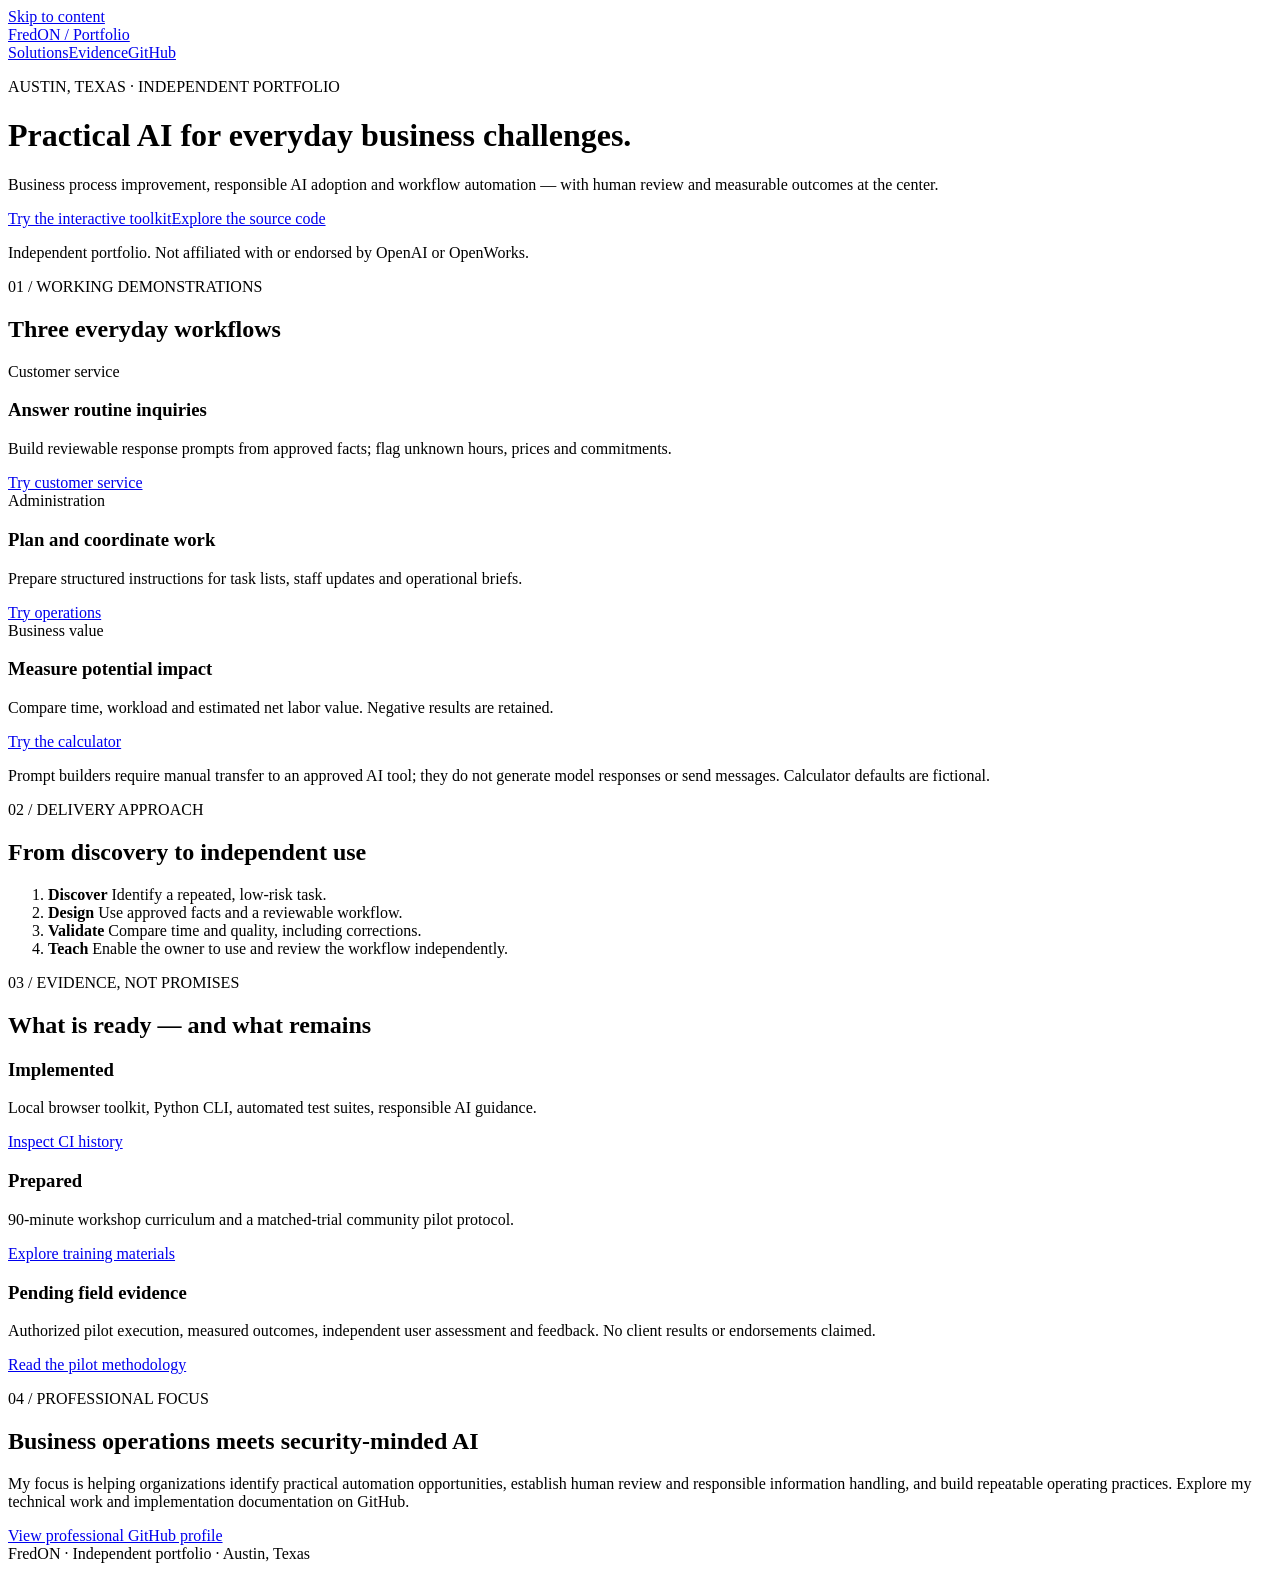
==== web/portfolio.html @ f081b908 "Add web/portfolio.html" ====
<!doctype html>
<html lang="en"><head><meta charset="utf-8"><meta name="viewport" content="width=device-width,initial-scale=1"><meta http-equiv="Content-Security-Policy" content="default-src 'none'; style-src 'self'; base-uri 'none'; form-action 'none'"><title>FredON | Practical AI &amp; Responsible Automation</title><link rel="stylesheet" href="portfolio.css"></head>
<body><a class="skip" href="#main">Skip to content</a><header><nav class="wrap"><a class="brand" href="portfolio.html">FredON / Portfolio</a><div><a href="#solutions">Solutions</a><a href="#evidence">Evidence</a><a href="https://github.com/fredoncyber">GitHub</a></div></nav></header>
<main id="main"><div class="hero"><div class="wrap"><p class="eyebrow">AUSTIN, TEXAS · INDEPENDENT PORTFOLIO</p><h1>Practical AI for everyday business challenges.</h1><p class="lead">Business process improvement, responsible AI adoption and workflow automation — with human review and measurable outcomes at the center.</p><div class="actions"><a class="button" href="index.html">Try the interactive toolkit</a><a class="button secondary" href="https://github.com/fredoncyber/small-business-ai-enablement">Explore the source code</a></div><p class="fine">Independent portfolio. Not affiliated with or endorsed by OpenAI or OpenWorks.</p></div></div>
<div class="wrap content"><section id="solutions"><p class="eyebrow">01 / WORKING DEMONSTRATIONS</p><h2>Three everyday workflows</h2><div class="cards"><article><span class="tag">Customer service</span><h3>Answer routine inquiries</h3><p>Build reviewable response prompts from approved facts; flag unknown hours, prices and commitments.</p><a href="index.html#customer">Try customer service</a></article><article><span class="tag">Administration</span><h3>Plan and coordinate work</h3><p>Prepare structured instructions for task lists, staff updates and operational briefs.</p><a href="index.html#operations">Try operations</a></article><article><span class="tag">Business value</span><h3>Measure potential impact</h3><p>Compare time, workload and estimated net labor value. Negative results are retained.</p><a href="index.html#metrics">Try the calculator</a></article></div><p class="fine">Prompt builders require manual transfer to an approved AI tool; they do not generate model responses or send messages. Calculator defaults are fictional.</p></section>
<section><p class="eyebrow">02 / DELIVERY APPROACH</p><h2>From discovery to independent use</h2><ol class="steps"><li><strong>Discover</strong> Identify a repeated, low-risk task.</li><li><strong>Design</strong> Use approved facts and a reviewable workflow.</li><li><strong>Validate</strong> Compare time and quality, including corrections.</li><li><strong>Teach</strong> Enable the owner to use and review the workflow independently.</li></ol></section>
<section id="evidence"><p class="eyebrow">03 / EVIDENCE, NOT PROMISES</p><h2>What is ready — and what remains</h2><div class="evidence"><article><h3>Implemented</h3><p>Local browser toolkit, Python CLI, automated test suites, responsible AI guidance.</p><a href="https://github.com/fredoncyber/small-business-ai-enablement/actions">Inspect CI history</a></article><article><h3>Prepared</h3><p>90-minute workshop curriculum and a matched-trial community pilot protocol.</p><a href="https://github.com/fredoncyber/small-business-ai-enablement/tree/main/workshop">Explore training materials</a></article><article><h3>Pending field evidence</h3><p>Authorized pilot execution, measured outcomes, independent user assessment and feedback. No client results or endorsements claimed.</p><a href="https://github.com/fredoncyber/small-business-ai-enablement/blob/main/docs/community_pilot_plan.md">Read the pilot methodology</a></article></div></section>
<section><p class="eyebrow">04 / PROFESSIONAL FOCUS</p><h2>Business operations meets security-minded AI</h2><p>My focus is helping organizations identify practical automation opportunities, establish human review and responsible information handling, and build repeatable operating practices. Explore my technical work and implementation documentation on GitHub.</p><a class="button secondary" href="https://github.com/fredoncyber">View professional GitHub profile</a></section></div></main><footer><div class="wrap">FredON · Independent portfolio · Austin, Texas</div></footer></body></html>
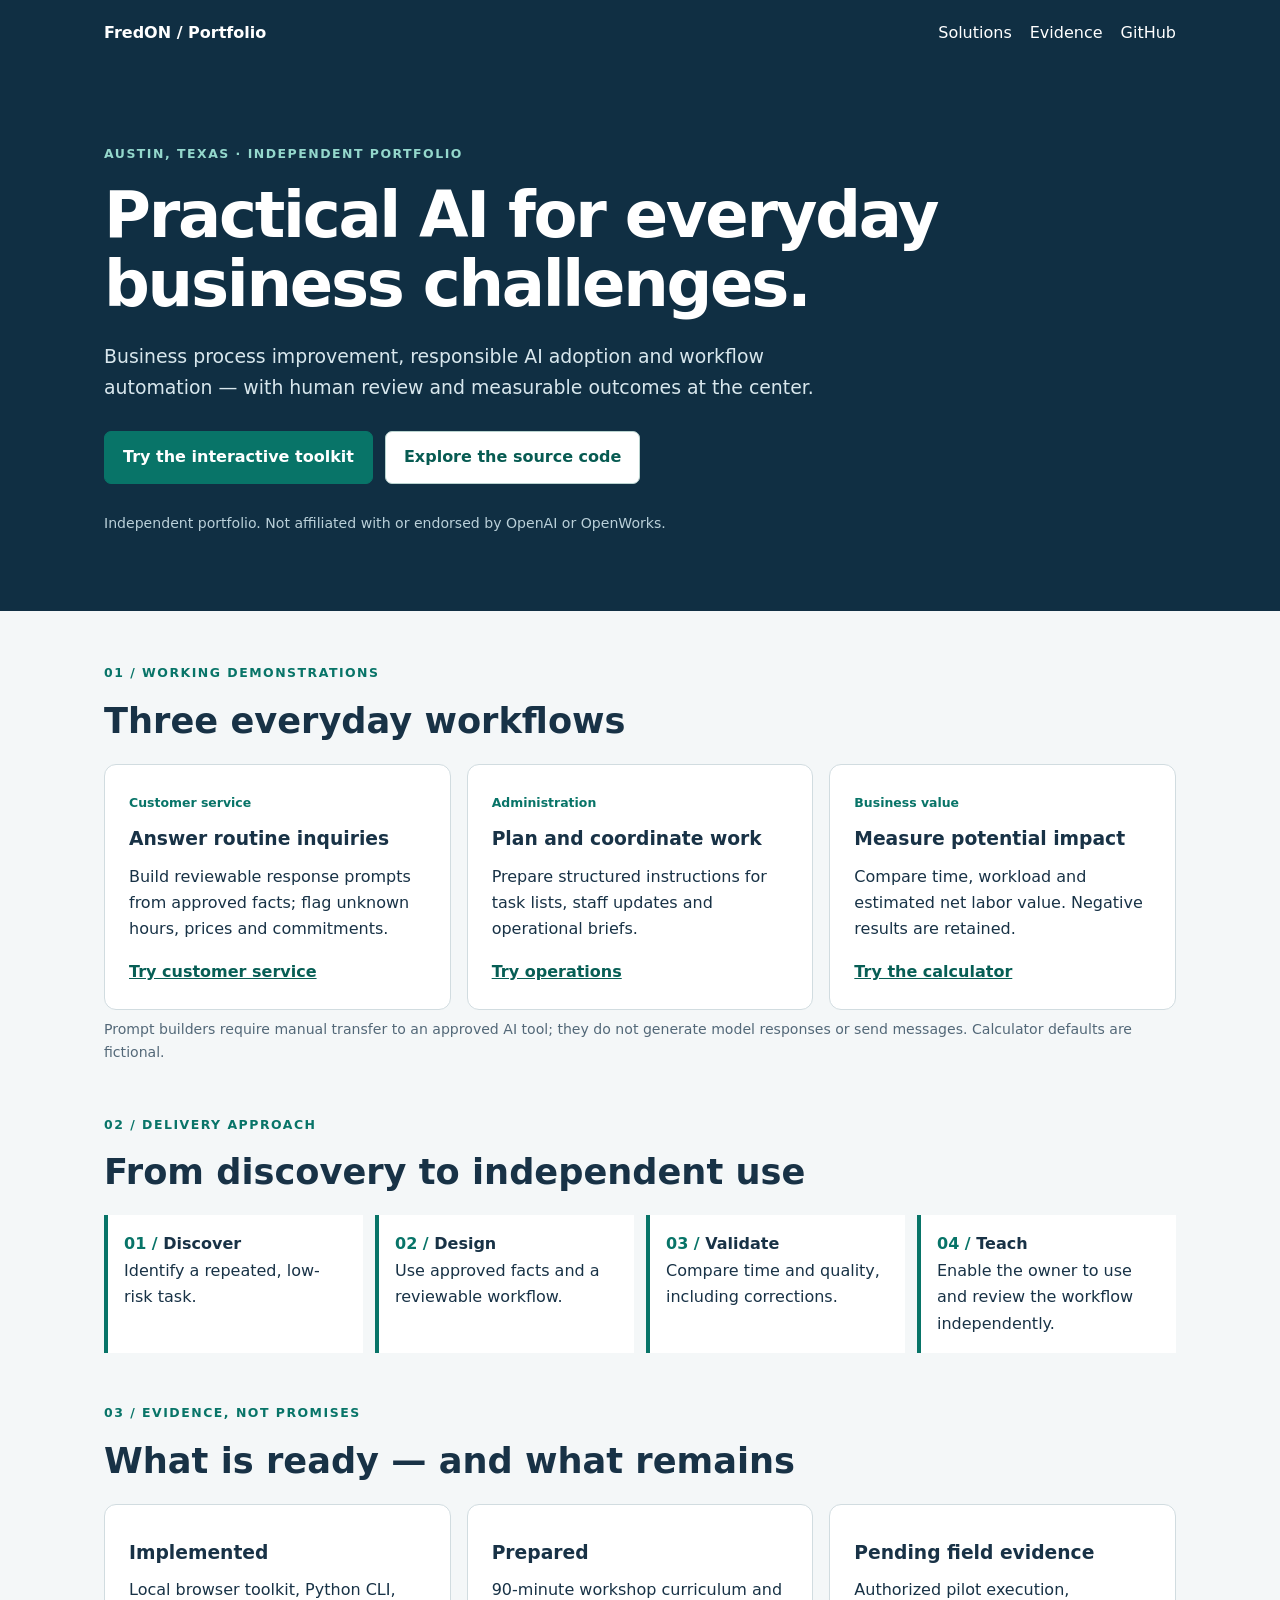
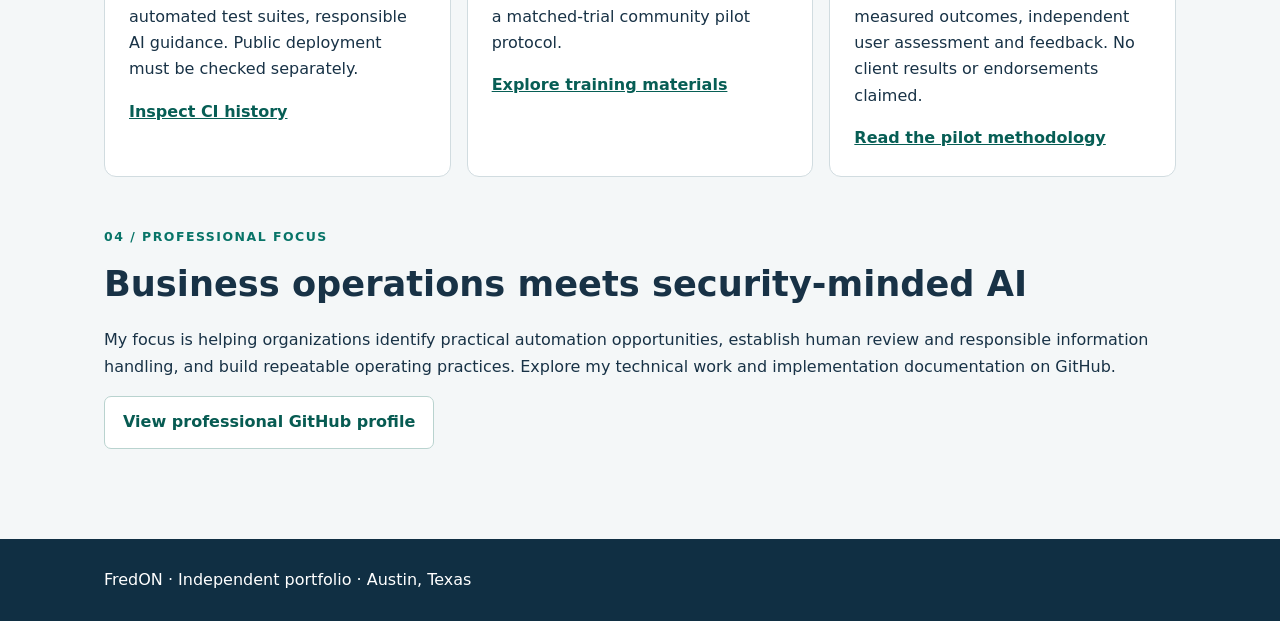
==== commit 8443d376: "QA hardening: web/portfolio.html" ====
--- a/web/portfolio.html
+++ b/web/portfolio.html
@@ -4,5 +4,5 @@
 <main id="main"><div class="hero"><div class="wrap"><p class="eyebrow">AUSTIN, TEXAS · INDEPENDENT PORTFOLIO</p><h1>Practical AI for everyday business challenges.</h1><p class="lead">Business process improvement, responsible AI adoption and workflow automation — with human review and measurable outcomes at the center.</p><div class="actions"><a class="button" href="index.html">Try the interactive toolkit</a><a class="button secondary" href="https://github.com/fredoncyber/small-business-ai-enablement">Explore the source code</a></div><p class="fine">Independent portfolio. Not affiliated with or endorsed by OpenAI or OpenWorks.</p></div></div>
 <div class="wrap content"><section id="solutions"><p class="eyebrow">01 / WORKING DEMONSTRATIONS</p><h2>Three everyday workflows</h2><div class="cards"><article><span class="tag">Customer service</span><h3>Answer routine inquiries</h3><p>Build reviewable response prompts from approved facts; flag unknown hours, prices and commitments.</p><a href="index.html#customer">Try customer service</a></article><article><span class="tag">Administration</span><h3>Plan and coordinate work</h3><p>Prepare structured instructions for task lists, staff updates and operational briefs.</p><a href="index.html#operations">Try operations</a></article><article><span class="tag">Business value</span><h3>Measure potential impact</h3><p>Compare time, workload and estimated net labor value. Negative results are retained.</p><a href="index.html#metrics">Try the calculator</a></article></div><p class="fine">Prompt builders require manual transfer to an approved AI tool; they do not generate model responses or send messages. Calculator defaults are fictional.</p></section>
 <section><p class="eyebrow">02 / DELIVERY APPROACH</p><h2>From discovery to independent use</h2><ol class="steps"><li><strong>Discover</strong> Identify a repeated, low-risk task.</li><li><strong>Design</strong> Use approved facts and a reviewable workflow.</li><li><strong>Validate</strong> Compare time and quality, including corrections.</li><li><strong>Teach</strong> Enable the owner to use and review the workflow independently.</li></ol></section>
-<section id="evidence"><p class="eyebrow">03 / EVIDENCE, NOT PROMISES</p><h2>What is ready — and what remains</h2><div class="evidence"><article><h3>Implemented</h3><p>Local browser toolkit, Python CLI, automated test suites, responsible AI guidance.</p><a href="https://github.com/fredoncyber/small-business-ai-enablement/actions">Inspect CI history</a></article><article><h3>Prepared</h3><p>90-minute workshop curriculum and a matched-trial community pilot protocol.</p><a href="https://github.com/fredoncyber/small-business-ai-enablement/tree/main/workshop">Explore training materials</a></article><article><h3>Pending field evidence</h3><p>Authorized pilot execution, measured outcomes, independent user assessment and feedback. No client results or endorsements claimed.</p><a href="https://github.com/fredoncyber/small-business-ai-enablement/blob/main/docs/community_pilot_plan.md">Read the pilot methodology</a></article></div></section>
+<section id="evidence"><p class="eyebrow">03 / EVIDENCE, NOT PROMISES</p><h2>What is ready — and what remains</h2><div class="evidence"><article><h3>Implemented</h3><p>Local browser toolkit, Python CLI, automated test suites, responsible AI guidance. Public deployment must be checked separately.</p><a href="https://github.com/fredoncyber/small-business-ai-enablement/actions">Inspect CI history</a></article><article><h3>Prepared</h3><p>90-minute workshop curriculum and a matched-trial community pilot protocol.</p><a href="https://github.com/fredoncyber/small-business-ai-enablement/tree/main/workshop">Explore training materials</a></article><article><h3>Pending field evidence</h3><p>Authorized pilot execution, measured outcomes, independent user assessment and feedback. No client results or endorsements claimed.</p><a href="https://github.com/fredoncyber/small-business-ai-enablement/blob/main/docs/community_pilot_plan.md">Read the pilot methodology</a></article></div></section>
 <section><p class="eyebrow">04 / PROFESSIONAL FOCUS</p><h2>Business operations meets security-minded AI</h2><p>My focus is helping organizations identify practical automation opportunities, establish human review and responsible information handling, and build repeatable operating practices. Explore my technical work and implementation documentation on GitHub.</p><a class="button secondary" href="https://github.com/fredoncyber">View professional GitHub profile</a></section></div></main><footer><div class="wrap">FredON · Independent portfolio · Austin, Texas</div></footer></body></html>
--- a/web/portfolio.css
+++ b/web/portfolio.css
@@ -0,0 +1 @@
+*{box-sizing:border-box}html{scroll-behavior:smooth}body{margin:0;color:#183246;background:#f4f7f8;font:16px/1.65 system-ui,sans-serif}.wrap{width:min(1120px,100%);margin:auto;padding:0 24px}header,footer{background:#102f43;color:#fff}nav{display:flex;align-items:center;justify-content:space-between;gap:16px;flex-wrap:wrap;padding-top:20px!important;padding-bottom:20px!important}nav div{display:flex;gap:18px;flex-wrap:wrap}nav a,footer a{color:#fff;text-decoration:none}.brand{font-weight:800}.hero{background:#102f43;color:#fff;padding:70px 0 60px}.hero .eyebrow{color:#94d8cc}.eyebrow{font-size:.78rem;font-weight:750;letter-spacing:.12em;color:#087468}h1{font-size:clamp(2.3rem,6vw,4rem);line-height:1.08;max-width:880px;margin:16px 0 22px;letter-spacing:-.035em}.lead{max-width:760px;font-size:1.18rem;color:#d8e7ed}.actions{display:flex;gap:12px;flex-wrap:wrap;margin:28px 0}.button{display:inline-block;text-decoration:none;background:#087468;color:#fff;padding:12px 18px;border:1px solid #087468;border-radius:7px;font-weight:700}.button.secondary{background:#fff;color:#075b52;border-color:#b9d3cf}.fine{font-size:.88rem;color:#536878}.hero .fine{color:#bad0d9}.content{padding-top:28px;padding-bottom:40px}section{margin:24px 0 50px}h2{font-size:clamp(1.6rem,4vw,2.2rem);line-height:1.2;margin:8px 0 22px}h3{line-height:1.3;margin:12px 0}p{margin:8px 0 16px}.cards,.evidence{display:grid;grid-template-columns:repeat(auto-fit,minmax(min(100%,260px),1fr));gap:16px}article{background:#fff;border:1px solid #d1dce0;border-radius:12px;padding:24px}a{color:#075e55}article a{font-weight:650}.tag{font-size:.78rem;font-weight:700;color:#087468}.steps{display:grid;grid-template-columns:repeat(auto-fit,minmax(min(100%,210px),1fr));gap:12px;padding:0;list-style:none;counter-reset:step}.steps li{counter-increment:step;background:white;border-left:4px solid #087468;padding:16px}.steps strong{display:block}.steps strong:before{content:counter(step,decimal-leading-zero) " / ";color:#087468}footer{padding:28px 0}.skip{position:absolute;left:16px;top:-100px;background:white;padding:10px;z-index:2}.skip:focus{top:8px}a:focus-visible{outline:3px solid #d97706;outline-offset:4px}@media(prefers-reduced-motion:reduce){html{scroll-behavior:auto}}
